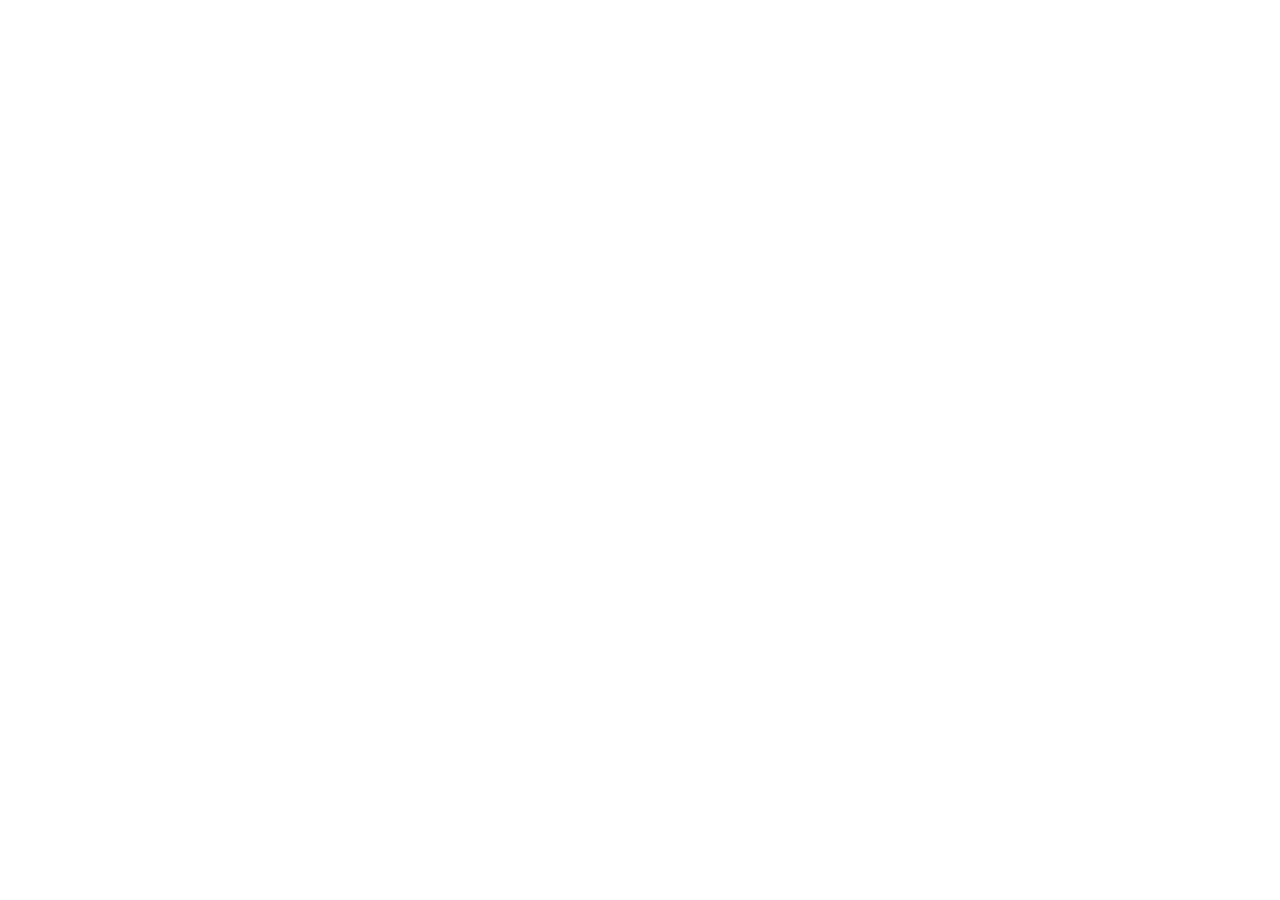
==== app/src/main/assets/www/index.html @ ad00e4ec "命理占卜 Android v1.0.0" ====
<!DOCTYPE html>
<html lang="zh-CN">
  <head>
    <meta charset="UTF-8" />
    <meta name="viewport" content="width=device-width, initial-scale=1.0, maximum-scale=1.0, user-scalable=no" />
    <meta name="theme-color" content="#1a1611" />
    <meta name="apple-mobile-web-app-capable" content="yes" />
    <meta name="apple-mobile-web-app-status-bar-style" content="black-translucent" />
    <title>命理占卜</title>
    <link rel="icon" href="/favicon.svg" />
    <link rel="manifest" href="/manifest.json" />
    <link rel="preconnect" href="https://fonts.googleapis.com" />
    <link rel="preconnect" href="https://fonts.gstatic.com" crossorigin />
    <link href="https://fonts.googleapis.com/css2?family=Noto+Sans+SC:wght@400;500;700&family=Noto+Serif+SC:wght@400;600;700&display=swap" rel="stylesheet" />
    <script type="module" crossorigin src="/assets/index-BHHETwof.js"></script>
    <link rel="stylesheet" crossorigin href="/assets/index-YWm1KTuC.css">
  </head>
  <body>
    <div id="root"></div>
  </body>
</html>
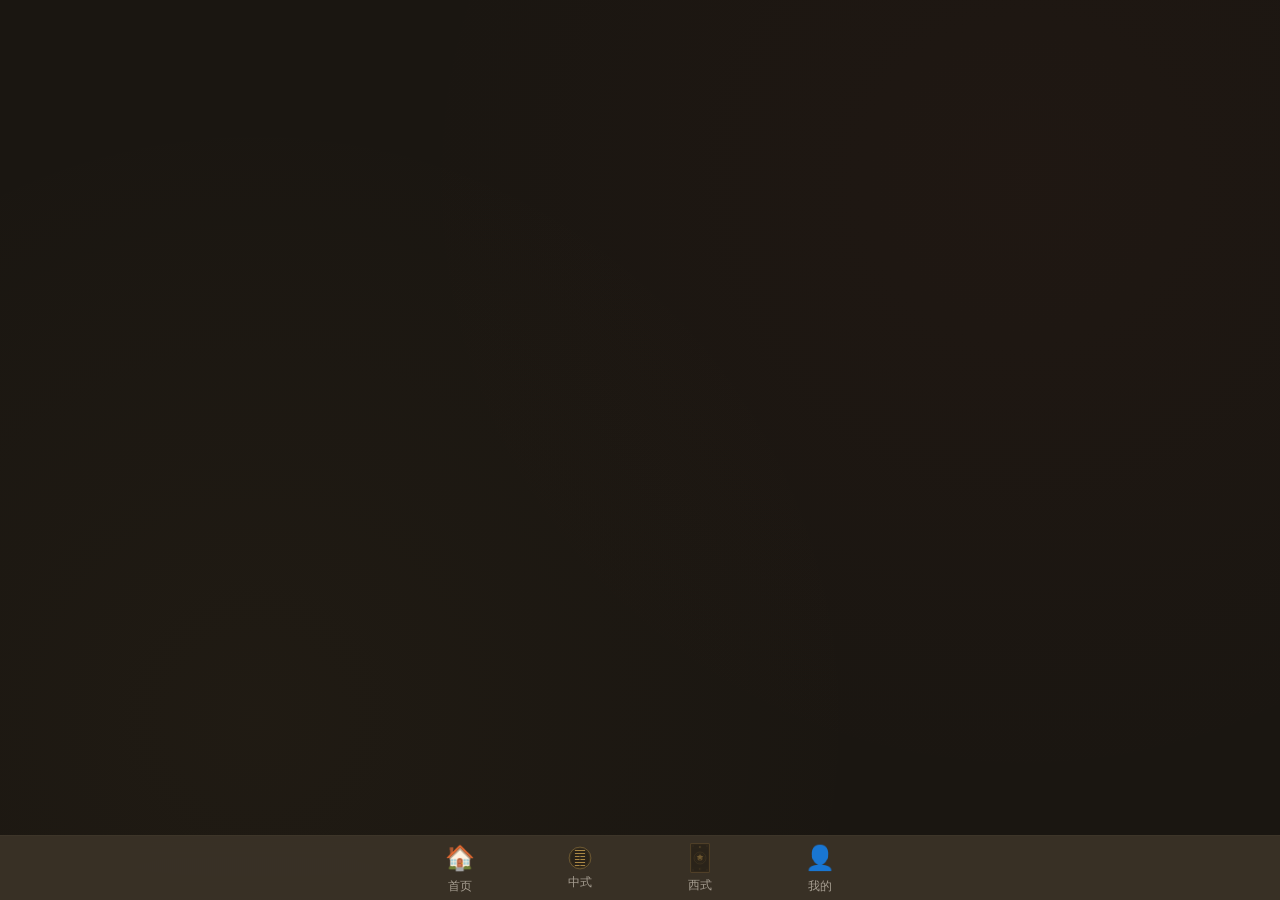
==== commit eb2e658e: "修复白屏：移除 Google Fonts，改为相对路径和系统字体" ====
--- a/app/src/main/assets/www/index.html
+++ b/app/src/main/assets/www/index.html
@@ -7,13 +7,12 @@
     <meta name="apple-mobile-web-app-capable" content="yes" />
     <meta name="apple-mobile-web-app-status-bar-style" content="black-translucent" />
     <title>命理占卜</title>
-    <link rel="icon" href="/favicon.svg" />
-    <link rel="manifest" href="/manifest.json" />
-    <link rel="preconnect" href="https://fonts.googleapis.com" />
-    <link rel="preconnect" href="https://fonts.gstatic.com" crossorigin />
-    <link href="https://fonts.googleapis.com/css2?family=Noto+Sans+SC:wght@400;500;700&family=Noto+Serif+SC:wght@400;600;700&display=swap" rel="stylesheet" />
-    <script type="module" crossorigin src="/assets/index-BHHETwof.js"></script>
-    <link rel="stylesheet" crossorigin href="/assets/index-YWm1KTuC.css">
+    <link rel="icon" href="./favicon.svg" />
+    <link rel="manifest" href="./manifest.json" />
+
+
+    <script type="module" crossorigin src="./assets/index-DeGFBbRf.js"></script>
+    <link rel="stylesheet" crossorigin href="./assets/index-Bv1jtztq.css">
   </head>
   <body>
     <div id="root"></div>
--- a/app/src/main/assets/www/assets/index-Bv1jtztq.css
+++ b/app/src/main/assets/www/assets/index-Bv1jtztq.css
@@ -0,0 +1 @@
+*,:before,:after{--tw-border-spacing-x: 0;--tw-border-spacing-y: 0;--tw-translate-x: 0;--tw-translate-y: 0;--tw-rotate: 0;--tw-skew-x: 0;--tw-skew-y: 0;--tw-scale-x: 1;--tw-scale-y: 1;--tw-pan-x: ;--tw-pan-y: ;--tw-pinch-zoom: ;--tw-scroll-snap-strictness: proximity;--tw-gradient-from-position: ;--tw-gradient-via-position: ;--tw-gradient-to-position: ;--tw-ordinal: ;--tw-slashed-zero: ;--tw-numeric-figure: ;--tw-numeric-spacing: ;--tw-numeric-fraction: ;--tw-ring-inset: ;--tw-ring-offset-width: 0px;--tw-ring-offset-color: #fff;--tw-ring-color: rgb(59 130 246 / .5);--tw-ring-offset-shadow: 0 0 #0000;--tw-ring-shadow: 0 0 #0000;--tw-shadow: 0 0 #0000;--tw-shadow-colored: 0 0 #0000;--tw-blur: ;--tw-brightness: ;--tw-contrast: ;--tw-grayscale: ;--tw-hue-rotate: ;--tw-invert: ;--tw-saturate: ;--tw-sepia: ;--tw-drop-shadow: ;--tw-backdrop-blur: ;--tw-backdrop-brightness: ;--tw-backdrop-contrast: ;--tw-backdrop-grayscale: ;--tw-backdrop-hue-rotate: ;--tw-backdrop-invert: ;--tw-backdrop-opacity: ;--tw-backdrop-saturate: ;--tw-backdrop-sepia: ;--tw-contain-size: ;--tw-contain-layout: ;--tw-contain-paint: ;--tw-contain-style: }::backdrop{--tw-border-spacing-x: 0;--tw-border-spacing-y: 0;--tw-translate-x: 0;--tw-translate-y: 0;--tw-rotate: 0;--tw-skew-x: 0;--tw-skew-y: 0;--tw-scale-x: 1;--tw-scale-y: 1;--tw-pan-x: ;--tw-pan-y: ;--tw-pinch-zoom: ;--tw-scroll-snap-strictness: proximity;--tw-gradient-from-position: ;--tw-gradient-via-position: ;--tw-gradient-to-position: ;--tw-ordinal: ;--tw-slashed-zero: ;--tw-numeric-figure: ;--tw-numeric-spacing: ;--tw-numeric-fraction: ;--tw-ring-inset: ;--tw-ring-offset-width: 0px;--tw-ring-offset-color: #fff;--tw-ring-color: rgb(59 130 246 / .5);--tw-ring-offset-shadow: 0 0 #0000;--tw-ring-shadow: 0 0 #0000;--tw-shadow: 0 0 #0000;--tw-shadow-colored: 0 0 #0000;--tw-blur: ;--tw-brightness: ;--tw-contrast: ;--tw-grayscale: ;--tw-hue-rotate: ;--tw-invert: ;--tw-saturate: ;--tw-sepia: ;--tw-drop-shadow: ;--tw-backdrop-blur: ;--tw-backdrop-brightness: ;--tw-backdrop-contrast: ;--tw-backdrop-grayscale: ;--tw-backdrop-hue-rotate: ;--tw-backdrop-invert: ;--tw-backdrop-opacity: ;--tw-backdrop-saturate: ;--tw-backdrop-sepia: ;--tw-contain-size: ;--tw-contain-layout: ;--tw-contain-paint: ;--tw-contain-style: }*,:before,:after{box-sizing:border-box;border-width:0;border-style:solid;border-color:#e5e7eb}:before,:after{--tw-content: ""}html,:host{line-height:1.5;-webkit-text-size-adjust:100%;-moz-tab-size:4;-o-tab-size:4;tab-size:4;font-family:PingFang SC,Microsoft YaHei,sans-serif;font-feature-settings:normal;font-variation-settings:normal;-webkit-tap-highlight-color:transparent}body{margin:0;line-height:inherit}hr{height:0;color:inherit;border-top-width:1px}abbr:where([title]){-webkit-text-decoration:underline dotted;text-decoration:underline dotted}h1,h2,h3,h4,h5,h6{font-size:inherit;font-weight:inherit}a{color:inherit;text-decoration:inherit}b,strong{font-weight:bolder}code,kbd,samp,pre{font-family:ui-monospace,SFMono-Regular,Menlo,Monaco,Consolas,Liberation Mono,Courier New,monospace;font-feature-settings:normal;font-variation-settings:normal;font-size:1em}small{font-size:80%}sub,sup{font-size:75%;line-height:0;position:relative;vertical-align:baseline}sub{bottom:-.25em}sup{top:-.5em}table{text-indent:0;border-color:inherit;border-collapse:collapse}button,input,optgroup,select,textarea{font-family:inherit;font-feature-settings:inherit;font-variation-settings:inherit;font-size:100%;font-weight:inherit;line-height:inherit;letter-spacing:inherit;color:inherit;margin:0;padding:0}button,select{text-transform:none}button,input:where([type=button]),input:where([type=reset]),input:where([type=submit]){-webkit-appearance:button;background-color:transparent;background-image:none}:-moz-focusring{outline:auto}:-moz-ui-invalid{box-shadow:none}progress{vertical-align:baseline}::-webkit-inner-spin-button,::-webkit-outer-spin-button{height:auto}[type=search]{-webkit-appearance:textfield;outline-offset:-2px}::-webkit-search-decoration{-webkit-appearance:none}::-webkit-file-upload-button{-webkit-appearance:button;font:inherit}summary{display:list-item}blockquote,dl,dd,h1,h2,h3,h4,h5,h6,hr,figure,p,pre{margin:0}fieldset{margin:0;padding:0}legend{padding:0}ol,ul,menu{list-style:none;margin:0;padding:0}dialog{padding:0}textarea{resize:vertical}input::-moz-placeholder,textarea::-moz-placeholder{opacity:1;color:#9ca3af}input::placeholder,textarea::placeholder{opacity:1;color:#9ca3af}button,[role=button]{cursor:pointer}:disabled{cursor:default}img,svg,video,canvas,audio,iframe,embed,object{display:block;vertical-align:middle}img,video{max-width:100%;height:auto}[hidden]:where(:not([hidden=until-found])){display:none}.pointer-events-none{pointer-events:none}.fixed{position:fixed}.absolute{position:absolute}.relative{position:relative}.sticky{position:sticky}.inset-0{top:0;right:0;bottom:0;left:0}.bottom-0{bottom:0}.left-0{left:0}.left-3{left:.75rem}.right-0{right:0}.right-2{right:.5rem}.top-0{top:0}.top-1\/2{top:50%}.top-2{top:.5rem}.z-10{z-index:10}.z-20{z-index:20}.z-40{z-index:40}.z-50{z-index:50}.mx-auto{margin-left:auto;margin-right:auto}.-ml-2{margin-left:-.5rem}.mb-1{margin-bottom:.25rem}.mb-2{margin-bottom:.5rem}.mb-3{margin-bottom:.75rem}.mb-4{margin-bottom:1rem}.mb-6{margin-bottom:1.5rem}.ml-2{margin-left:.5rem}.mt-1{margin-top:.25rem}.mt-2{margin-top:.5rem}.mt-4{margin-top:1rem}.mt-6{margin-top:1.5rem}.line-clamp-1{overflow:hidden;display:-webkit-box;-webkit-box-orient:vertical;-webkit-line-clamp:1}.block{display:block}.flex{display:flex}.grid{display:grid}.h-10{height:2.5rem}.h-12{height:3rem}.h-16{height:4rem}.h-2{height:.5rem}.h-20{height:5rem}.h-24{height:6rem}.h-4{height:1rem}.h-40{height:10rem}.h-48{height:12rem}.h-80{height:20rem}.h-full{height:100%}.max-h-60{max-height:15rem}.min-h-screen{min-height:100vh}.w-10{width:2.5rem}.w-12{width:3rem}.w-16{width:4rem}.w-4{width:1rem}.w-8{width:2rem}.w-full{width:100%}.min-w-0{min-width:0px}.max-w-lg{max-width:32rem}.max-w-sm{max-width:24rem}.flex-1{flex:1 1 0%}.flex-shrink-0,.shrink-0{flex-shrink:0}.-translate-y-1\/2{--tw-translate-y: -50%;transform:translate(var(--tw-translate-x),var(--tw-translate-y)) rotate(var(--tw-rotate)) skew(var(--tw-skew-x)) skewY(var(--tw-skew-y)) scaleX(var(--tw-scale-x)) scaleY(var(--tw-scale-y))}.scale-105{--tw-scale-x: 1.05;--tw-scale-y: 1.05;transform:translate(var(--tw-translate-x),var(--tw-translate-y)) rotate(var(--tw-rotate)) skew(var(--tw-skew-x)) skewY(var(--tw-skew-y)) scaleX(var(--tw-scale-x)) scaleY(var(--tw-scale-y))}.transform{transform:translate(var(--tw-translate-x),var(--tw-translate-y)) rotate(var(--tw-rotate)) skew(var(--tw-skew-x)) skewY(var(--tw-skew-y)) scaleX(var(--tw-scale-x)) scaleY(var(--tw-scale-y))}@keyframes pulse{50%{opacity:.5}}.animate-pulse{animation:pulse 2s cubic-bezier(.4,0,.6,1) infinite}.cursor-pointer{cursor:pointer}.resize-none{resize:none}.grid-cols-2{grid-template-columns:repeat(2,minmax(0,1fr))}.grid-cols-3{grid-template-columns:repeat(3,minmax(0,1fr))}.grid-cols-4{grid-template-columns:repeat(4,minmax(0,1fr))}.flex-col{flex-direction:column}.flex-wrap{flex-wrap:wrap}.items-start{align-items:flex-start}.items-center{align-items:center}.justify-center{justify-content:center}.justify-between{justify-content:space-between}.justify-around{justify-content:space-around}.gap-2{gap:.5rem}.gap-3{gap:.75rem}.gap-4{gap:1rem}.-space-x-4>:not([hidden])~:not([hidden]){--tw-space-x-reverse: 0;margin-right:calc(-1rem * var(--tw-space-x-reverse));margin-left:calc(-1rem * calc(1 - var(--tw-space-x-reverse)))}.space-y-2>:not([hidden])~:not([hidden]){--tw-space-y-reverse: 0;margin-top:calc(.5rem * calc(1 - var(--tw-space-y-reverse)));margin-bottom:calc(.5rem * var(--tw-space-y-reverse))}.space-y-3>:not([hidden])~:not([hidden]){--tw-space-y-reverse: 0;margin-top:calc(.75rem * calc(1 - var(--tw-space-y-reverse)));margin-bottom:calc(.75rem * var(--tw-space-y-reverse))}.space-y-4>:not([hidden])~:not([hidden]){--tw-space-y-reverse: 0;margin-top:calc(1rem * calc(1 - var(--tw-space-y-reverse)));margin-bottom:calc(1rem * var(--tw-space-y-reverse))}.space-y-6>:not([hidden])~:not([hidden]){--tw-space-y-reverse: 0;margin-top:calc(1.5rem * calc(1 - var(--tw-space-y-reverse)));margin-bottom:calc(1.5rem * var(--tw-space-y-reverse))}.divide-y>:not([hidden])~:not([hidden]){--tw-divide-y-reverse: 0;border-top-width:calc(1px * calc(1 - var(--tw-divide-y-reverse)));border-bottom-width:calc(1px * var(--tw-divide-y-reverse))}.divide-border>:not([hidden])~:not([hidden]){--tw-divide-opacity: 1;border-color:rgb(61 53 41 / var(--tw-divide-opacity, 1))}.overflow-hidden{overflow:hidden}.overflow-x-auto{overflow-x:auto}.overflow-y-auto{overflow-y:auto}.truncate{overflow:hidden;text-overflow:ellipsis;white-space:nowrap}.whitespace-nowrap{white-space:nowrap}.whitespace-pre-wrap{white-space:pre-wrap}.rounded{border-radius:.25rem}.rounded-2xl{border-radius:1rem}.rounded-full{border-radius:9999px}.rounded-lg{border-radius:.5rem}.rounded-xl{border-radius:.75rem}.border{border-width:1px}.border-2{border-width:2px}.border-b{border-bottom-width:1px}.border-t{border-top-width:1px}.border-border{--tw-border-opacity: 1;border-color:rgb(61 53 41 / var(--tw-border-opacity, 1))}.border-primary{--tw-border-opacity: 1;border-color:rgb(212 168 83 / var(--tw-border-opacity, 1))}.border-primary\/30{border-color:#d4a8534d}.border-transparent{border-color:transparent}.bg-accent\/20{background-color:#c4413b33}.bg-accent\/90{background-color:#c4413be6}.bg-bg{--tw-bg-opacity: 1;background-color:rgb(26 22 17 / var(--tw-bg-opacity, 1))}.bg-bg-card{--tw-bg-opacity: 1;background-color:rgb(42 35 25 / var(--tw-bg-opacity, 1))}.bg-bg-elevated{--tw-bg-opacity: 1;background-color:rgb(58 50 40 / var(--tw-bg-opacity, 1))}.bg-bg-elevated\/95{background-color:#3a3228f2}.bg-bg\/90{background-color:#1a1611e6}.bg-black\/60{background-color:#0009}.bg-border{--tw-bg-opacity: 1;background-color:rgb(61 53 41 / var(--tw-bg-opacity, 1))}.bg-danger{--tw-bg-opacity: 1;background-color:rgb(212 80 80 / var(--tw-bg-opacity, 1))}.bg-danger\/20{background-color:#d4505033}.bg-primary{--tw-bg-opacity: 1;background-color:rgb(212 168 83 / var(--tw-bg-opacity, 1))}.bg-primary\/20{background-color:#d4a85333}.bg-success{--tw-bg-opacity: 1;background-color:rgb(124 185 122 / var(--tw-bg-opacity, 1))}.bg-success\/20{background-color:#7cb97a33}.bg-text-dim{--tw-bg-opacity: 1;background-color:rgb(166 158 145 / var(--tw-bg-opacity, 1))}.bg-gradient-to-b{background-image:linear-gradient(to bottom,var(--tw-gradient-stops))}.from-primary\/20{--tw-gradient-from: rgb(212 168 83 / .2) var(--tw-gradient-from-position);--tw-gradient-to: rgb(212 168 83 / 0) var(--tw-gradient-to-position);--tw-gradient-stops: var(--tw-gradient-from), var(--tw-gradient-to)}.to-primary\/10{--tw-gradient-to: rgb(212 168 83 / .1) var(--tw-gradient-to-position)}.object-cover{-o-object-fit:cover;object-fit:cover}.p-2{padding:.5rem}.p-3{padding:.75rem}.p-4{padding:1rem}.p-5{padding:1.25rem}.p-6{padding:1.5rem}.px-2{padding-left:.5rem;padding-right:.5rem}.px-3{padding-left:.75rem;padding-right:.75rem}.px-4{padding-left:1rem;padding-right:1rem}.px-6{padding-left:1.5rem;padding-right:1.5rem}.px-8{padding-left:2rem;padding-right:2rem}.py-0\.5{padding-top:.125rem;padding-bottom:.125rem}.py-1{padding-top:.25rem;padding-bottom:.25rem}.py-1\.5{padding-top:.375rem;padding-bottom:.375rem}.py-2{padding-top:.5rem;padding-bottom:.5rem}.py-3{padding-top:.75rem;padding-bottom:.75rem}.py-4{padding-top:1rem;padding-bottom:1rem}.pb-2{padding-bottom:.5rem}.pb-20{padding-bottom:5rem}.pl-10{padding-left:2.5rem}.pt-3{padding-top:.75rem}.pt-4{padding-top:1rem}.text-left{text-align:left}.text-center{text-align:center}.text-right{text-align:right}.font-mono{font-family:ui-monospace,SFMono-Regular,Menlo,Monaco,Consolas,Liberation Mono,Courier New,monospace}.font-sans{font-family:PingFang SC,Microsoft YaHei,sans-serif}.font-serif{font-family:STKaiti,KaiTi,SimSun,serif}.text-2xl{font-size:1.5rem;line-height:2rem}.text-3xl{font-size:1.875rem;line-height:2.25rem}.text-4xl{font-size:2.25rem;line-height:2.5rem}.text-5xl{font-size:3rem;line-height:1}.text-lg{font-size:1.125rem;line-height:1.75rem}.text-sm{font-size:.875rem;line-height:1.25rem}.text-xl{font-size:1.25rem;line-height:1.75rem}.text-xs{font-size:.75rem;line-height:1rem}.font-bold{font-weight:700}.font-medium{font-weight:500}.font-semibold{font-weight:600}.leading-relaxed{line-height:1.625}.leading-tight{line-height:1.25}.tracking-wider{letter-spacing:.05em}.text-accent{--tw-text-opacity: 1;color:rgb(196 65 59 / var(--tw-text-opacity, 1))}.text-bg{--tw-text-opacity: 1;color:rgb(26 22 17 / var(--tw-text-opacity, 1))}.text-danger{--tw-text-opacity: 1;color:rgb(212 80 80 / var(--tw-text-opacity, 1))}.text-primary{--tw-text-opacity: 1;color:rgb(212 168 83 / var(--tw-text-opacity, 1))}.text-success{--tw-text-opacity: 1;color:rgb(124 185 122 / var(--tw-text-opacity, 1))}.text-text{--tw-text-opacity: 1;color:rgb(245 240 232 / var(--tw-text-opacity, 1))}.text-text-dim{--tw-text-opacity: 1;color:rgb(166 158 145 / var(--tw-text-opacity, 1))}.text-white{--tw-text-opacity: 1;color:rgb(255 255 255 / var(--tw-text-opacity, 1))}.placeholder-text-dim::-moz-placeholder{--tw-placeholder-opacity: 1;color:rgb(166 158 145 / var(--tw-placeholder-opacity, 1))}.placeholder-text-dim::placeholder{--tw-placeholder-opacity: 1;color:rgb(166 158 145 / var(--tw-placeholder-opacity, 1))}.opacity-0{opacity:0}.opacity-100{opacity:1}.opacity-75{opacity:.75}.shadow-lg{--tw-shadow: 0 10px 15px -3px rgb(0 0 0 / .1), 0 4px 6px -4px rgb(0 0 0 / .1);--tw-shadow-colored: 0 10px 15px -3px var(--tw-shadow-color), 0 4px 6px -4px var(--tw-shadow-color);box-shadow:var(--tw-ring-offset-shadow, 0 0 #0000),var(--tw-ring-shadow, 0 0 #0000),var(--tw-shadow)}.filter{filter:var(--tw-blur) var(--tw-brightness) var(--tw-contrast) var(--tw-grayscale) var(--tw-hue-rotate) var(--tw-invert) var(--tw-saturate) var(--tw-sepia) var(--tw-drop-shadow)}.backdrop-blur-md{--tw-backdrop-blur: blur(12px);-webkit-backdrop-filter:var(--tw-backdrop-blur) var(--tw-backdrop-brightness) var(--tw-backdrop-contrast) var(--tw-backdrop-grayscale) var(--tw-backdrop-hue-rotate) var(--tw-backdrop-invert) var(--tw-backdrop-opacity) var(--tw-backdrop-saturate) var(--tw-backdrop-sepia);backdrop-filter:var(--tw-backdrop-blur) var(--tw-backdrop-brightness) var(--tw-backdrop-contrast) var(--tw-backdrop-grayscale) var(--tw-backdrop-hue-rotate) var(--tw-backdrop-invert) var(--tw-backdrop-opacity) var(--tw-backdrop-saturate) var(--tw-backdrop-sepia)}.transition-all{transition-property:all;transition-timing-function:cubic-bezier(.4,0,.2,1);transition-duration:.15s}.transition-colors{transition-property:color,background-color,border-color,text-decoration-color,fill,stroke;transition-timing-function:cubic-bezier(.4,0,.2,1);transition-duration:.15s}.transition-opacity{transition-property:opacity;transition-timing-function:cubic-bezier(.4,0,.2,1);transition-duration:.15s}.transition-transform{transition-property:transform;transition-timing-function:cubic-bezier(.4,0,.2,1);transition-duration:.15s}.duration-200{transition-duration:.2s}.duration-300{transition-duration:.3s}.duration-500{transition-duration:.5s}:root{--color-bg: #1a1611;--color-bg-card: #2a2319;--color-bg-elevated: #3a3228;--color-primary: #d4a853;--color-primary-dim: #b8944a;--color-accent: #c4413b;--color-text: #f5f0e8;--color-text-dim: #a69e91;--color-border: #3d3529;--color-success: #7cb97a;--color-danger: #d45050}*{margin:0;padding:0;box-sizing:border-box}body{font-family:Noto Sans SC,Source Han Sans SC,-apple-system,BlinkMacSystemFont,sans-serif;background-color:var(--color-bg);color:var(--color-text);min-height:100vh;-webkit-font-smoothing:antialiased;-moz-osx-font-smoothing:grayscale}#root{min-height:100vh}.mystical-bg{background-image:radial-gradient(circle at 20% 80%,rgba(212,168,83,.03) 0%,transparent 50%),radial-gradient(circle at 80% 20%,rgba(196,65,59,.03) 0%,transparent 50%)}.paper-card{background:linear-gradient(135deg,var(--color-bg-card) 0%,#25201a 100%);border:1px solid var(--color-border);border-radius:12px;box-shadow:0 4px 20px #0006}.btn-primary{background:linear-gradient(135deg,var(--color-primary) 0%,var(--color-primary-dim) 100%);color:#1a1611;border-radius:9999px;font-weight:600;transition:all .2s ease}.btn-primary:active{transform:scale(.98);opacity:.9}.safe-bottom{padding-bottom:calc(80px + env(safe-area-inset-bottom,0px))}::-webkit-scrollbar{width:4px}::-webkit-scrollbar-track{background:transparent}::-webkit-scrollbar-thumb{background:var(--color-border);border-radius:2px}.text-golden{background:linear-gradient(135deg,#d4a853,#f0d48a,#d4a853);-webkit-background-clip:text;-webkit-text-fill-color:transparent;background-clip:text}.bagua-symbol{font-family:"Noto Serif SC",serif;text-shadow:0 2px 8px rgba(212,168,83,.3)}@keyframes shake{0%,to{transform:translate(0) rotate(0)}10%{transform:translate(-5px) rotate(-5deg)}20%{transform:translate(5px) rotate(5deg)}30%{transform:translate(-5px) rotate(-3deg)}40%{transform:translate(5px) rotate(3deg)}50%{transform:translate(-3px) rotate(-2deg)}60%{transform:translate(3px) rotate(2deg)}70%{transform:translate(-2px) rotate(-1deg)}80%{transform:translate(2px) rotate(1deg)}90%{transform:translate(-1px) rotate(0)}}.animate-shake{animation:shake .5s ease-in-out infinite}@keyframes flip{0%{transform:rotateY(0)}to{transform:rotateY(180deg)}}.animate-flip{animation:flip .6s ease-in-out forwards;transform-style:preserve-3d}@keyframes coin-spin{0%{transform:rotateY(0) rotateX(0)}25%{transform:rotateY(90deg) rotateX(10deg)}50%{transform:rotateY(180deg) rotateX(0)}75%{transform:rotateY(270deg) rotateX(-10deg)}to{transform:rotateY(360deg) rotateX(0)}}.animate-coin-spin{animation:coin-spin .8s ease-in-out}@keyframes coin-shake{0%{transform:translate(0) rotate(0)}10%{transform:translate(-3px,-2px) rotate(-10deg)}20%{transform:translate(3px,2px) rotate(10deg)}30%{transform:translate(-2px,3px) rotate(-8deg)}40%{transform:translate(2px,-3px) rotate(8deg)}50%{transform:translate(-3px,1px) rotate(-12deg)}60%{transform:translate(3px,-1px) rotate(12deg)}70%{transform:translate(-1px,2px) rotate(-6deg)}80%{transform:translate(1px,-2px) rotate(6deg)}90%{transform:translate(-2px) rotate(-3deg)}to{transform:translate(0) rotate(0)}}.animate-coin-shake{animation:coin-shake .6s ease-in-out infinite}@keyframes coin-toss{0%{transform:translateY(0) rotateX(0) scale(1)}30%{transform:translateY(-30px) rotateX(180deg) scale(1.1)}50%{transform:translateY(-40px) rotateX(360deg) scale(1.15)}70%{transform:translateY(-30px) rotateX(540deg) scale(1.1)}to{transform:translateY(0) rotateX(720deg) scale(1)}}.animate-coin-toss{animation:coin-toss 1s ease-in-out}@keyframes stick-shake{0%,to{transform:translate(0) rotate(0)}5%{transform:translate(-8px) rotate(-8deg)}10%{transform:translate(8px) rotate(8deg)}15%{transform:translate(-6px) rotate(-6deg)}20%{transform:translate(6px) rotate(6deg)}25%{transform:translate(-4px) rotate(-4deg)}30%{transform:translate(4px) rotate(4deg)}35%{transform:translate(-2px) rotate(-2deg)}40%{transform:translate(2px) rotate(2deg)}45%{transform:translate(-1px) rotate(-1deg)}50%{transform:translate(1px) rotate(1deg)}}.animate-stick-shake{animation:stick-shake .8s ease-in-out infinite}@keyframes sign-fly{0%{transform:translateY(0) rotate(0);opacity:1}50%{transform:translateY(-50px) rotate(15deg);opacity:.8}to{transform:translateY(-100px) rotate(-10deg);opacity:0}}.animate-sign-fly{animation:sign-fly 1s ease-out forwards}.hover\:border-primary\/50:hover{border-color:#d4a85380}.hover\:bg-bg-card:hover{--tw-bg-opacity: 1;background-color:rgb(42 35 25 / var(--tw-bg-opacity, 1))}.hover\:bg-bg-card\/50:hover{background-color:#2a231980}.hover\:bg-danger\/20:hover{background-color:#d4505033}.hover\:text-text:hover{--tw-text-opacity: 1;color:rgb(245 240 232 / var(--tw-text-opacity, 1))}.focus\:border-primary:focus{--tw-border-opacity: 1;border-color:rgb(212 168 83 / var(--tw-border-opacity, 1))}.focus\:outline-none:focus{outline:2px solid transparent;outline-offset:2px}.active\:scale-95:active{--tw-scale-x: .95;--tw-scale-y: .95;transform:translate(var(--tw-translate-x),var(--tw-translate-y)) rotate(var(--tw-rotate)) skew(var(--tw-skew-x)) skewY(var(--tw-skew-y)) scaleX(var(--tw-scale-x)) scaleY(var(--tw-scale-y))}.active\:scale-\[0\.98\]:active{--tw-scale-x: .98;--tw-scale-y: .98;transform:translate(var(--tw-translate-x),var(--tw-translate-y)) rotate(var(--tw-rotate)) skew(var(--tw-skew-x)) skewY(var(--tw-skew-y)) scaleX(var(--tw-scale-x)) scaleY(var(--tw-scale-y))}.active\:opacity-90:active{opacity:.9}.disabled\:opacity-50:disabled{opacity:.5}
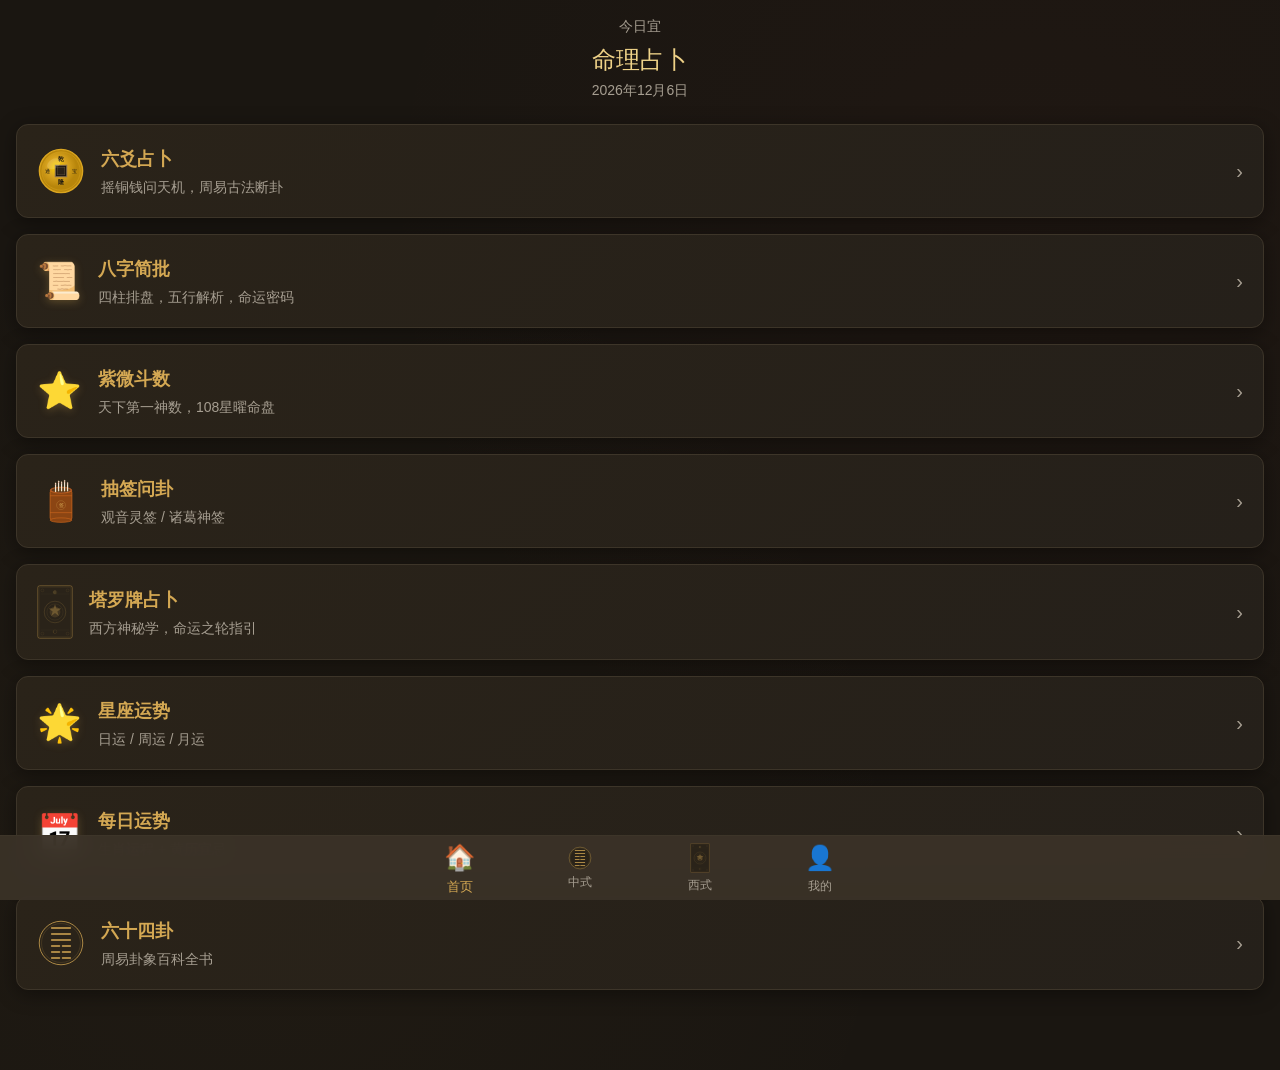
==== commit bd525c1b: "修复路由白屏：BrowserRouter 改为 HashRouter" ====
--- a/app/src/main/assets/www/index.html
+++ b/app/src/main/assets/www/index.html
@@ -1,6 +1,8 @@
 <!DOCTYPE html>
 <html lang="zh-CN">
   <head>
+    <script type="module" crossorigin src="./assets/polyfills-Ccv0J010.js"></script>
+
     <meta charset="UTF-8" />
     <meta name="viewport" content="width=device-width, initial-scale=1.0, maximum-scale=1.0, user-scalable=no" />
     <meta name="theme-color" content="#1a1611" />
@@ -11,10 +13,15 @@
     <link rel="manifest" href="./manifest.json" />
 
 
-    <script type="module" crossorigin src="./assets/index-DeGFBbRf.js"></script>
-    <link rel="stylesheet" crossorigin href="./assets/index-Bv1jtztq.css">
+    <script type="module" crossorigin src="./assets/index-m5pdRp-6.js"></script>
+    <link rel="stylesheet" crossorigin href="./assets/index-DjqcMFC4.css">
+    <script type="module">import'data:text/javascript,if(!import.meta.resolve)throw Error("import.meta.resolve not supported")';import.meta.url;import("_").catch(()=>1);(async function*(){})().next();window.__vite_is_modern_browser=true</script>
+    <script type="module">!function(){if(window.__vite_is_modern_browser)return;console.warn("vite: loading legacy chunks, syntax error above and the same error below should be ignored");var e=document.getElementById("vite-legacy-polyfill"),n=document.createElement("script");n.src=e.src,n.onload=function(){System.import(document.getElementById('vite-legacy-entry').getAttribute('data-src'))},document.body.appendChild(n)}();</script>
   </head>
   <body>
     <div id="root"></div>
+    <script nomodule>!function(){var e=document,t=e.createElement("script");if(!("noModule"in t)&&"onbeforeload"in t){var n=!1;e.addEventListener("beforeload",(function(e){if(e.target===t)n=!0;else if(!e.target.hasAttribute("nomodule")||!n)return;e.preventDefault()}),!0),t.type="module",t.src=".",e.head.appendChild(t),t.remove()}}();</script>
+    <script nomodule crossorigin id="vite-legacy-polyfill" src="./assets/polyfills-legacy-n7uCTvap.js"></script>
+    <script nomodule crossorigin id="vite-legacy-entry" data-src="./assets/index-legacy-ChHw6uJR.js">System.import(document.getElementById('vite-legacy-entry').getAttribute('data-src'))</script>
   </body>
 </html>
--- a/app/src/main/assets/www/assets/index-DjqcMFC4.css
+++ b/app/src/main/assets/www/assets/index-DjqcMFC4.css
@@ -0,0 +1 @@
+*,:before,:after{--tw-border-spacing-x: 0;--tw-border-spacing-y: 0;--tw-translate-x: 0;--tw-translate-y: 0;--tw-rotate: 0;--tw-skew-x: 0;--tw-skew-y: 0;--tw-scale-x: 1;--tw-scale-y: 1;--tw-pan-x: ;--tw-pan-y: ;--tw-pinch-zoom: ;--tw-scroll-snap-strictness: proximity;--tw-gradient-from-position: ;--tw-gradient-via-position: ;--tw-gradient-to-position: ;--tw-ordinal: ;--tw-slashed-zero: ;--tw-numeric-figure: ;--tw-numeric-spacing: ;--tw-numeric-fraction: ;--tw-ring-inset: ;--tw-ring-offset-width: 0px;--tw-ring-offset-color: #fff;--tw-ring-color: rgb(59 130 246 / .5);--tw-ring-offset-shadow: 0 0 #0000;--tw-ring-shadow: 0 0 #0000;--tw-shadow: 0 0 #0000;--tw-shadow-colored: 0 0 #0000;--tw-blur: ;--tw-brightness: ;--tw-contrast: ;--tw-grayscale: ;--tw-hue-rotate: ;--tw-invert: ;--tw-saturate: ;--tw-sepia: ;--tw-drop-shadow: ;--tw-backdrop-blur: ;--tw-backdrop-brightness: ;--tw-backdrop-contrast: ;--tw-backdrop-grayscale: ;--tw-backdrop-hue-rotate: ;--tw-backdrop-invert: ;--tw-backdrop-opacity: ;--tw-backdrop-saturate: ;--tw-backdrop-sepia: ;--tw-contain-size: ;--tw-contain-layout: ;--tw-contain-paint: ;--tw-contain-style: }::backdrop{--tw-border-spacing-x: 0;--tw-border-spacing-y: 0;--tw-translate-x: 0;--tw-translate-y: 0;--tw-rotate: 0;--tw-skew-x: 0;--tw-skew-y: 0;--tw-scale-x: 1;--tw-scale-y: 1;--tw-pan-x: ;--tw-pan-y: ;--tw-pinch-zoom: ;--tw-scroll-snap-strictness: proximity;--tw-gradient-from-position: ;--tw-gradient-via-position: ;--tw-gradient-to-position: ;--tw-ordinal: ;--tw-slashed-zero: ;--tw-numeric-figure: ;--tw-numeric-spacing: ;--tw-numeric-fraction: ;--tw-ring-inset: ;--tw-ring-offset-width: 0px;--tw-ring-offset-color: #fff;--tw-ring-color: rgb(59 130 246 / .5);--tw-ring-offset-shadow: 0 0 #0000;--tw-ring-shadow: 0 0 #0000;--tw-shadow: 0 0 #0000;--tw-shadow-colored: 0 0 #0000;--tw-blur: ;--tw-brightness: ;--tw-contrast: ;--tw-grayscale: ;--tw-hue-rotate: ;--tw-invert: ;--tw-saturate: ;--tw-sepia: ;--tw-drop-shadow: ;--tw-backdrop-blur: ;--tw-backdrop-brightness: ;--tw-backdrop-contrast: ;--tw-backdrop-grayscale: ;--tw-backdrop-hue-rotate: ;--tw-backdrop-invert: ;--tw-backdrop-opacity: ;--tw-backdrop-saturate: ;--tw-backdrop-sepia: ;--tw-contain-size: ;--tw-contain-layout: ;--tw-contain-paint: ;--tw-contain-style: }*,:before,:after{box-sizing:border-box;border-width:0;border-style:solid;border-color:#e5e7eb}:before,:after{--tw-content: ""}html,:host{line-height:1.5;-webkit-text-size-adjust:100%;-moz-tab-size:4;-o-tab-size:4;tab-size:4;font-family:PingFang SC,Microsoft YaHei,sans-serif;font-feature-settings:normal;font-variation-settings:normal;-webkit-tap-highlight-color:transparent}body{margin:0;line-height:inherit}hr{height:0;color:inherit;border-top-width:1px}abbr:where([title]){-webkit-text-decoration:underline dotted;text-decoration:underline dotted}h1,h2,h3,h4,h5,h6{font-size:inherit;font-weight:inherit}a{color:inherit;text-decoration:inherit}b,strong{font-weight:bolder}code,kbd,samp,pre{font-family:ui-monospace,SFMono-Regular,Menlo,Monaco,Consolas,Liberation Mono,Courier New,monospace;font-feature-settings:normal;font-variation-settings:normal;font-size:1em}small{font-size:80%}sub,sup{font-size:75%;line-height:0;position:relative;vertical-align:baseline}sub{bottom:-.25em}sup{top:-.5em}table{text-indent:0;border-color:inherit;border-collapse:collapse}button,input,optgroup,select,textarea{font-family:inherit;font-feature-settings:inherit;font-variation-settings:inherit;font-size:100%;font-weight:inherit;line-height:inherit;letter-spacing:inherit;color:inherit;margin:0;padding:0}button,select{text-transform:none}button,input:where([type=button]),input:where([type=reset]),input:where([type=submit]){-webkit-appearance:button;background-color:transparent;background-image:none}:-moz-focusring{outline:auto}:-moz-ui-invalid{box-shadow:none}progress{vertical-align:baseline}::-webkit-inner-spin-button,::-webkit-outer-spin-button{height:auto}[type=search]{-webkit-appearance:textfield;outline-offset:-2px}::-webkit-search-decoration{-webkit-appearance:none}::-webkit-file-upload-button{-webkit-appearance:button;font:inherit}summary{display:list-item}blockquote,dl,dd,h1,h2,h3,h4,h5,h6,hr,figure,p,pre{margin:0}fieldset{margin:0;padding:0}legend{padding:0}ol,ul,menu{list-style:none;margin:0;padding:0}dialog{padding:0}textarea{resize:vertical}input::-moz-placeholder,textarea::-moz-placeholder{opacity:1;color:#9ca3af}input::placeholder,textarea::placeholder{opacity:1;color:#9ca3af}button,[role=button]{cursor:pointer}:disabled{cursor:default}img,svg,video,canvas,audio,iframe,embed,object{display:block;vertical-align:middle}img,video{max-width:100%;height:auto}[hidden]:where(:not([hidden=until-found])){display:none}.pointer-events-none{pointer-events:none}.fixed{position:fixed}.absolute{position:absolute}.relative{position:relative}.sticky{position:sticky}.inset-0{top:0;right:0;bottom:0;left:0}.bottom-0{bottom:0}.left-0{left:0}.left-3{left:.75rem}.right-0{right:0}.right-2{right:.5rem}.top-0{top:0}.top-1\/2{top:50%}.top-2{top:.5rem}.z-10{z-index:10}.z-20{z-index:20}.z-40{z-index:40}.z-50{z-index:50}.mx-auto{margin-left:auto;margin-right:auto}.-ml-2{margin-left:-.5rem}.mb-1{margin-bottom:.25rem}.mb-2{margin-bottom:.5rem}.mb-3{margin-bottom:.75rem}.mb-4{margin-bottom:1rem}.mb-6{margin-bottom:1.5rem}.ml-2{margin-left:.5rem}.mt-1{margin-top:.25rem}.mt-2{margin-top:.5rem}.mt-4{margin-top:1rem}.mt-6{margin-top:1.5rem}.line-clamp-1{overflow:hidden;display:-webkit-box;-webkit-box-orient:vertical;-webkit-line-clamp:1}.block{display:block}.flex{display:flex}.grid{display:grid}.h-10{height:2.5rem}.h-12{height:3rem}.h-16{height:4rem}.h-2{height:.5rem}.h-20{height:5rem}.h-24{height:6rem}.h-4{height:1rem}.h-40{height:10rem}.h-48{height:12rem}.h-80{height:20rem}.h-full{height:100%}.max-h-60{max-height:15rem}.min-h-screen{min-height:100vh}.w-10{width:2.5rem}.w-12{width:3rem}.w-16{width:4rem}.w-4{width:1rem}.w-8{width:2rem}.w-full{width:100%}.min-w-0{min-width:0px}.max-w-lg{max-width:32rem}.max-w-sm{max-width:24rem}.flex-1{flex:1 1 0%}.flex-shrink-0,.shrink-0{flex-shrink:0}.-translate-y-1\/2{--tw-translate-y: -50%;transform:translate(var(--tw-translate-x),var(--tw-translate-y)) rotate(var(--tw-rotate)) skew(var(--tw-skew-x)) skewY(var(--tw-skew-y)) scaleX(var(--tw-scale-x)) scaleY(var(--tw-scale-y))}.scale-105{--tw-scale-x: 1.05;--tw-scale-y: 1.05;transform:translate(var(--tw-translate-x),var(--tw-translate-y)) rotate(var(--tw-rotate)) skew(var(--tw-skew-x)) skewY(var(--tw-skew-y)) scaleX(var(--tw-scale-x)) scaleY(var(--tw-scale-y))}.transform{transform:translate(var(--tw-translate-x),var(--tw-translate-y)) rotate(var(--tw-rotate)) skew(var(--tw-skew-x)) skewY(var(--tw-skew-y)) scaleX(var(--tw-scale-x)) scaleY(var(--tw-scale-y))}@keyframes pulse{50%{opacity:.5}}.animate-pulse{animation:pulse 2s cubic-bezier(.4,0,.6,1) infinite}.cursor-pointer{cursor:pointer}.resize-none{resize:none}.grid-cols-2{grid-template-columns:repeat(2,minmax(0,1fr))}.grid-cols-3{grid-template-columns:repeat(3,minmax(0,1fr))}.grid-cols-4{grid-template-columns:repeat(4,minmax(0,1fr))}.flex-col{flex-direction:column}.flex-wrap{flex-wrap:wrap}.items-start{align-items:flex-start}.items-center{align-items:center}.justify-center{justify-content:center}.justify-between{justify-content:space-between}.justify-around{justify-content:space-around}.gap-2{gap:.5rem}.gap-3{gap:.75rem}.gap-4{gap:1rem}.-space-x-4>:not([hidden])~:not([hidden]){--tw-space-x-reverse: 0;margin-right:calc(-1rem * var(--tw-space-x-reverse));margin-left:calc(-1rem * calc(1 - var(--tw-space-x-reverse)))}.space-y-2>:not([hidden])~:not([hidden]){--tw-space-y-reverse: 0;margin-top:calc(.5rem * calc(1 - var(--tw-space-y-reverse)));margin-bottom:calc(.5rem * var(--tw-space-y-reverse))}.space-y-3>:not([hidden])~:not([hidden]){--tw-space-y-reverse: 0;margin-top:calc(.75rem * calc(1 - var(--tw-space-y-reverse)));margin-bottom:calc(.75rem * var(--tw-space-y-reverse))}.space-y-4>:not([hidden])~:not([hidden]){--tw-space-y-reverse: 0;margin-top:calc(1rem * calc(1 - var(--tw-space-y-reverse)));margin-bottom:calc(1rem * var(--tw-space-y-reverse))}.space-y-6>:not([hidden])~:not([hidden]){--tw-space-y-reverse: 0;margin-top:calc(1.5rem * calc(1 - var(--tw-space-y-reverse)));margin-bottom:calc(1.5rem * var(--tw-space-y-reverse))}.divide-y>:not([hidden])~:not([hidden]){--tw-divide-y-reverse: 0;border-top-width:calc(1px * calc(1 - var(--tw-divide-y-reverse)));border-bottom-width:calc(1px * var(--tw-divide-y-reverse))}.divide-border>:not([hidden])~:not([hidden]){--tw-divide-opacity: 1;border-color:rgb(61 53 41 / var(--tw-divide-opacity, 1))}.overflow-hidden{overflow:hidden}.overflow-x-auto{overflow-x:auto}.overflow-y-auto{overflow-y:auto}.truncate{overflow:hidden;text-overflow:ellipsis;white-space:nowrap}.whitespace-nowrap{white-space:nowrap}.whitespace-pre-wrap{white-space:pre-wrap}.rounded{border-radius:.25rem}.rounded-2xl{border-radius:1rem}.rounded-full{border-radius:9999px}.rounded-lg{border-radius:.5rem}.rounded-xl{border-radius:.75rem}.border{border-width:1px}.border-2{border-width:2px}.border-b{border-bottom-width:1px}.border-t{border-top-width:1px}.border-border{--tw-border-opacity: 1;border-color:rgb(61 53 41 / var(--tw-border-opacity, 1))}.border-primary{--tw-border-opacity: 1;border-color:rgb(212 168 83 / var(--tw-border-opacity, 1))}.border-primary\/30{border-color:rgba(212,168,83,.3)}.border-transparent{border-color:transparent}.bg-accent\/20{background-color:rgba(196,65,59,.2)}.bg-accent\/90{background-color:rgba(196,65,59,.9)}.bg-bg{--tw-bg-opacity: 1;background-color:rgb(26 22 17 / var(--tw-bg-opacity, 1))}.bg-bg-card{--tw-bg-opacity: 1;background-color:rgb(42 35 25 / var(--tw-bg-opacity, 1))}.bg-bg-elevated{--tw-bg-opacity: 1;background-color:rgb(58 50 40 / var(--tw-bg-opacity, 1))}.bg-bg-elevated\/95{background-color:rgba(58,50,40,.95)}.bg-bg\/90{background-color:rgba(26,22,17,.9)}.bg-black\/60{background-color:rgba(0,0,0,.6)}.bg-border{--tw-bg-opacity: 1;background-color:rgb(61 53 41 / var(--tw-bg-opacity, 1))}.bg-danger{--tw-bg-opacity: 1;background-color:rgb(212 80 80 / var(--tw-bg-opacity, 1))}.bg-danger\/20{background-color:rgba(212,80,80,.2)}.bg-primary{--tw-bg-opacity: 1;background-color:rgb(212 168 83 / var(--tw-bg-opacity, 1))}.bg-primary\/20{background-color:rgba(212,168,83,.2)}.bg-success{--tw-bg-opacity: 1;background-color:rgb(124 185 122 / var(--tw-bg-opacity, 1))}.bg-success\/20{background-color:rgba(124,185,122,.2)}.bg-text-dim{--tw-bg-opacity: 1;background-color:rgb(166 158 145 / var(--tw-bg-opacity, 1))}.bg-gradient-to-b{background-image:linear-gradient(to bottom,var(--tw-gradient-stops))}.from-primary\/20{--tw-gradient-from: rgb(212 168 83 / .2) var(--tw-gradient-from-position);--tw-gradient-to: rgb(212 168 83 / 0) var(--tw-gradient-to-position);--tw-gradient-stops: var(--tw-gradient-from), var(--tw-gradient-to)}.to-primary\/10{--tw-gradient-to: rgb(212 168 83 / .1) var(--tw-gradient-to-position)}.object-cover{-o-object-fit:cover;object-fit:cover}.p-2{padding:.5rem}.p-3{padding:.75rem}.p-4{padding:1rem}.p-5{padding:1.25rem}.p-6{padding:1.5rem}.px-2{padding-left:.5rem;padding-right:.5rem}.px-3{padding-left:.75rem;padding-right:.75rem}.px-4{padding-left:1rem;padding-right:1rem}.px-6{padding-left:1.5rem;padding-right:1.5rem}.px-8{padding-left:2rem;padding-right:2rem}.py-0\.5{padding-top:.125rem;padding-bottom:.125rem}.py-1{padding-top:.25rem;padding-bottom:.25rem}.py-1\.5{padding-top:.375rem;padding-bottom:.375rem}.py-2{padding-top:.5rem;padding-bottom:.5rem}.py-3{padding-top:.75rem;padding-bottom:.75rem}.py-4{padding-top:1rem;padding-bottom:1rem}.pb-2{padding-bottom:.5rem}.pb-20{padding-bottom:5rem}.pl-10{padding-left:2.5rem}.pt-3{padding-top:.75rem}.pt-4{padding-top:1rem}.text-left{text-align:left}.text-center{text-align:center}.text-right{text-align:right}.font-mono{font-family:ui-monospace,SFMono-Regular,Menlo,Monaco,Consolas,Liberation Mono,Courier New,monospace}.font-sans{font-family:PingFang SC,Microsoft YaHei,sans-serif}.font-serif{font-family:STKaiti,KaiTi,SimSun,serif}.text-2xl{font-size:1.5rem;line-height:2rem}.text-3xl{font-size:1.875rem;line-height:2.25rem}.text-4xl{font-size:2.25rem;line-height:2.5rem}.text-5xl{font-size:3rem;line-height:1}.text-lg{font-size:1.125rem;line-height:1.75rem}.text-sm{font-size:.875rem;line-height:1.25rem}.text-xl{font-size:1.25rem;line-height:1.75rem}.text-xs{font-size:.75rem;line-height:1rem}.font-bold{font-weight:700}.font-medium{font-weight:500}.font-semibold{font-weight:600}.leading-relaxed{line-height:1.625}.leading-tight{line-height:1.25}.tracking-wider{letter-spacing:.05em}.text-accent{--tw-text-opacity: 1;color:rgb(196 65 59 / var(--tw-text-opacity, 1))}.text-bg{--tw-text-opacity: 1;color:rgb(26 22 17 / var(--tw-text-opacity, 1))}.text-danger{--tw-text-opacity: 1;color:rgb(212 80 80 / var(--tw-text-opacity, 1))}.text-primary{--tw-text-opacity: 1;color:rgb(212 168 83 / var(--tw-text-opacity, 1))}.text-success{--tw-text-opacity: 1;color:rgb(124 185 122 / var(--tw-text-opacity, 1))}.text-text{--tw-text-opacity: 1;color:rgb(245 240 232 / var(--tw-text-opacity, 1))}.text-text-dim{--tw-text-opacity: 1;color:rgb(166 158 145 / var(--tw-text-opacity, 1))}.text-white{--tw-text-opacity: 1;color:rgb(255 255 255 / var(--tw-text-opacity, 1))}.placeholder-text-dim::-moz-placeholder{--tw-placeholder-opacity: 1;color:rgb(166 158 145 / var(--tw-placeholder-opacity, 1))}.placeholder-text-dim::placeholder{--tw-placeholder-opacity: 1;color:rgb(166 158 145 / var(--tw-placeholder-opacity, 1))}.opacity-0{opacity:0}.opacity-100{opacity:1}.opacity-75{opacity:.75}.shadow-lg{--tw-shadow: 0 10px 15px -3px rgb(0 0 0 / .1), 0 4px 6px -4px rgb(0 0 0 / .1);--tw-shadow-colored: 0 10px 15px -3px var(--tw-shadow-color), 0 4px 6px -4px var(--tw-shadow-color);box-shadow:var(--tw-ring-offset-shadow, 0 0 #0000),var(--tw-ring-shadow, 0 0 #0000),var(--tw-shadow)}.filter{filter:var(--tw-blur) var(--tw-brightness) var(--tw-contrast) var(--tw-grayscale) var(--tw-hue-rotate) var(--tw-invert) var(--tw-saturate) var(--tw-sepia) var(--tw-drop-shadow)}.backdrop-blur-md{--tw-backdrop-blur: blur(12px);backdrop-filter:var(--tw-backdrop-blur) var(--tw-backdrop-brightness) var(--tw-backdrop-contrast) var(--tw-backdrop-grayscale) var(--tw-backdrop-hue-rotate) var(--tw-backdrop-invert) var(--tw-backdrop-opacity) var(--tw-backdrop-saturate) var(--tw-backdrop-sepia)}.transition-all{transition-property:all;transition-timing-function:cubic-bezier(.4,0,.2,1);transition-duration:.15s}.transition-colors{transition-property:color,background-color,border-color,text-decoration-color,fill,stroke;transition-timing-function:cubic-bezier(.4,0,.2,1);transition-duration:.15s}.transition-opacity{transition-property:opacity;transition-timing-function:cubic-bezier(.4,0,.2,1);transition-duration:.15s}.transition-transform{transition-property:transform;transition-timing-function:cubic-bezier(.4,0,.2,1);transition-duration:.15s}.duration-200{transition-duration:.2s}.duration-300{transition-duration:.3s}.duration-500{transition-duration:.5s}:root{--color-bg: #1a1611;--color-bg-card: #2a2319;--color-bg-elevated: #3a3228;--color-primary: #d4a853;--color-primary-dim: #b8944a;--color-accent: #c4413b;--color-text: #f5f0e8;--color-text-dim: #a69e91;--color-border: #3d3529;--color-success: #7cb97a;--color-danger: #d45050}*{margin:0;padding:0;box-sizing:border-box}body{font-family:Noto Sans SC,Source Han Sans SC,-apple-system,BlinkMacSystemFont,sans-serif;background-color:var(--color-bg);color:var(--color-text);min-height:100vh;-webkit-font-smoothing:antialiased;-moz-osx-font-smoothing:grayscale}#root{min-height:100vh}.mystical-bg{background-image:radial-gradient(circle at 20% 80%,rgba(212,168,83,.03) 0%,transparent 50%),radial-gradient(circle at 80% 20%,rgba(196,65,59,.03) 0%,transparent 50%)}.paper-card{background:linear-gradient(135deg,var(--color-bg-card) 0%,#25201a 100%);border:1px solid var(--color-border);border-radius:12px;box-shadow:0 4px 20px rgba(0,0,0,.4)}.btn-primary{background:linear-gradient(135deg,var(--color-primary) 0%,var(--color-primary-dim) 100%);color:#1a1611;border-radius:9999px;font-weight:600;transition:all .2s ease}.btn-primary:active{transform:scale(.98);opacity:.9}.safe-bottom{padding-bottom:calc(80px + env(safe-area-inset-bottom,0px))}::-webkit-scrollbar{width:4px}::-webkit-scrollbar-track{background:transparent}::-webkit-scrollbar-thumb{background:var(--color-border);border-radius:2px}.text-golden{background:linear-gradient(135deg,#d4a853,#f0d48a,#d4a853);-webkit-background-clip:text;-webkit-text-fill-color:transparent;background-clip:text}.bagua-symbol{font-family:"Noto Serif SC",serif;text-shadow:0 2px 8px rgba(212,168,83,.3)}@keyframes shake{0%,to{transform:translate(0) rotate(0)}10%{transform:translate(-5px) rotate(-5deg)}20%{transform:translate(5px) rotate(5deg)}30%{transform:translate(-5px) rotate(-3deg)}40%{transform:translate(5px) rotate(3deg)}50%{transform:translate(-3px) rotate(-2deg)}60%{transform:translate(3px) rotate(2deg)}70%{transform:translate(-2px) rotate(-1deg)}80%{transform:translate(2px) rotate(1deg)}90%{transform:translate(-1px) rotate(0)}}.animate-shake{animation:shake .5s ease-in-out infinite}@keyframes flip{0%{transform:rotateY(0)}to{transform:rotateY(180deg)}}.animate-flip{animation:flip .6s ease-in-out forwards;transform-style:preserve-3d}@keyframes coin-spin{0%{transform:rotateY(0) rotateX(0)}25%{transform:rotateY(90deg) rotateX(10deg)}50%{transform:rotateY(180deg) rotateX(0)}75%{transform:rotateY(270deg) rotateX(-10deg)}to{transform:rotateY(360deg) rotateX(0)}}.animate-coin-spin{animation:coin-spin .8s ease-in-out}@keyframes coin-shake{0%{transform:translate(0) rotate(0)}10%{transform:translate(-3px,-2px) rotate(-10deg)}20%{transform:translate(3px,2px) rotate(10deg)}30%{transform:translate(-2px,3px) rotate(-8deg)}40%{transform:translate(2px,-3px) rotate(8deg)}50%{transform:translate(-3px,1px) rotate(-12deg)}60%{transform:translate(3px,-1px) rotate(12deg)}70%{transform:translate(-1px,2px) rotate(-6deg)}80%{transform:translate(1px,-2px) rotate(6deg)}90%{transform:translate(-2px) rotate(-3deg)}to{transform:translate(0) rotate(0)}}.animate-coin-shake{animation:coin-shake .6s ease-in-out infinite}@keyframes coin-toss{0%{transform:translateY(0) rotateX(0) scale(1)}30%{transform:translateY(-30px) rotateX(180deg) scale(1.1)}50%{transform:translateY(-40px) rotateX(360deg) scale(1.15)}70%{transform:translateY(-30px) rotateX(540deg) scale(1.1)}to{transform:translateY(0) rotateX(720deg) scale(1)}}.animate-coin-toss{animation:coin-toss 1s ease-in-out}@keyframes stick-shake{0%,to{transform:translate(0) rotate(0)}5%{transform:translate(-8px) rotate(-8deg)}10%{transform:translate(8px) rotate(8deg)}15%{transform:translate(-6px) rotate(-6deg)}20%{transform:translate(6px) rotate(6deg)}25%{transform:translate(-4px) rotate(-4deg)}30%{transform:translate(4px) rotate(4deg)}35%{transform:translate(-2px) rotate(-2deg)}40%{transform:translate(2px) rotate(2deg)}45%{transform:translate(-1px) rotate(-1deg)}50%{transform:translate(1px) rotate(1deg)}}.animate-stick-shake{animation:stick-shake .8s ease-in-out infinite}@keyframes sign-fly{0%{transform:translateY(0) rotate(0);opacity:1}50%{transform:translateY(-50px) rotate(15deg);opacity:.8}to{transform:translateY(-100px) rotate(-10deg);opacity:0}}.animate-sign-fly{animation:sign-fly 1s ease-out forwards}.hover\:border-primary\/50:hover{border-color:rgba(212,168,83,.5)}.hover\:bg-bg-card:hover{--tw-bg-opacity: 1;background-color:rgb(42 35 25 / var(--tw-bg-opacity, 1))}.hover\:bg-bg-card\/50:hover{background-color:rgba(42,35,25,.5)}.hover\:bg-danger\/20:hover{background-color:rgba(212,80,80,.2)}.hover\:text-text:hover{--tw-text-opacity: 1;color:rgb(245 240 232 / var(--tw-text-opacity, 1))}.focus\:border-primary:focus{--tw-border-opacity: 1;border-color:rgb(212 168 83 / var(--tw-border-opacity, 1))}.focus\:outline-none:focus{outline:2px solid transparent;outline-offset:2px}.active\:scale-95:active{--tw-scale-x: .95;--tw-scale-y: .95;transform:translate(var(--tw-translate-x),var(--tw-translate-y)) rotate(var(--tw-rotate)) skew(var(--tw-skew-x)) skewY(var(--tw-skew-y)) scaleX(var(--tw-scale-x)) scaleY(var(--tw-scale-y))}.active\:scale-\[0\.98\]:active{--tw-scale-x: .98;--tw-scale-y: .98;transform:translate(var(--tw-translate-x),var(--tw-translate-y)) rotate(var(--tw-rotate)) skew(var(--tw-skew-x)) skewY(var(--tw-skew-y)) scaleX(var(--tw-scale-x)) scaleY(var(--tw-scale-y))}.active\:opacity-90:active{opacity:.9}.disabled\:opacity-50:disabled{opacity:.5}
